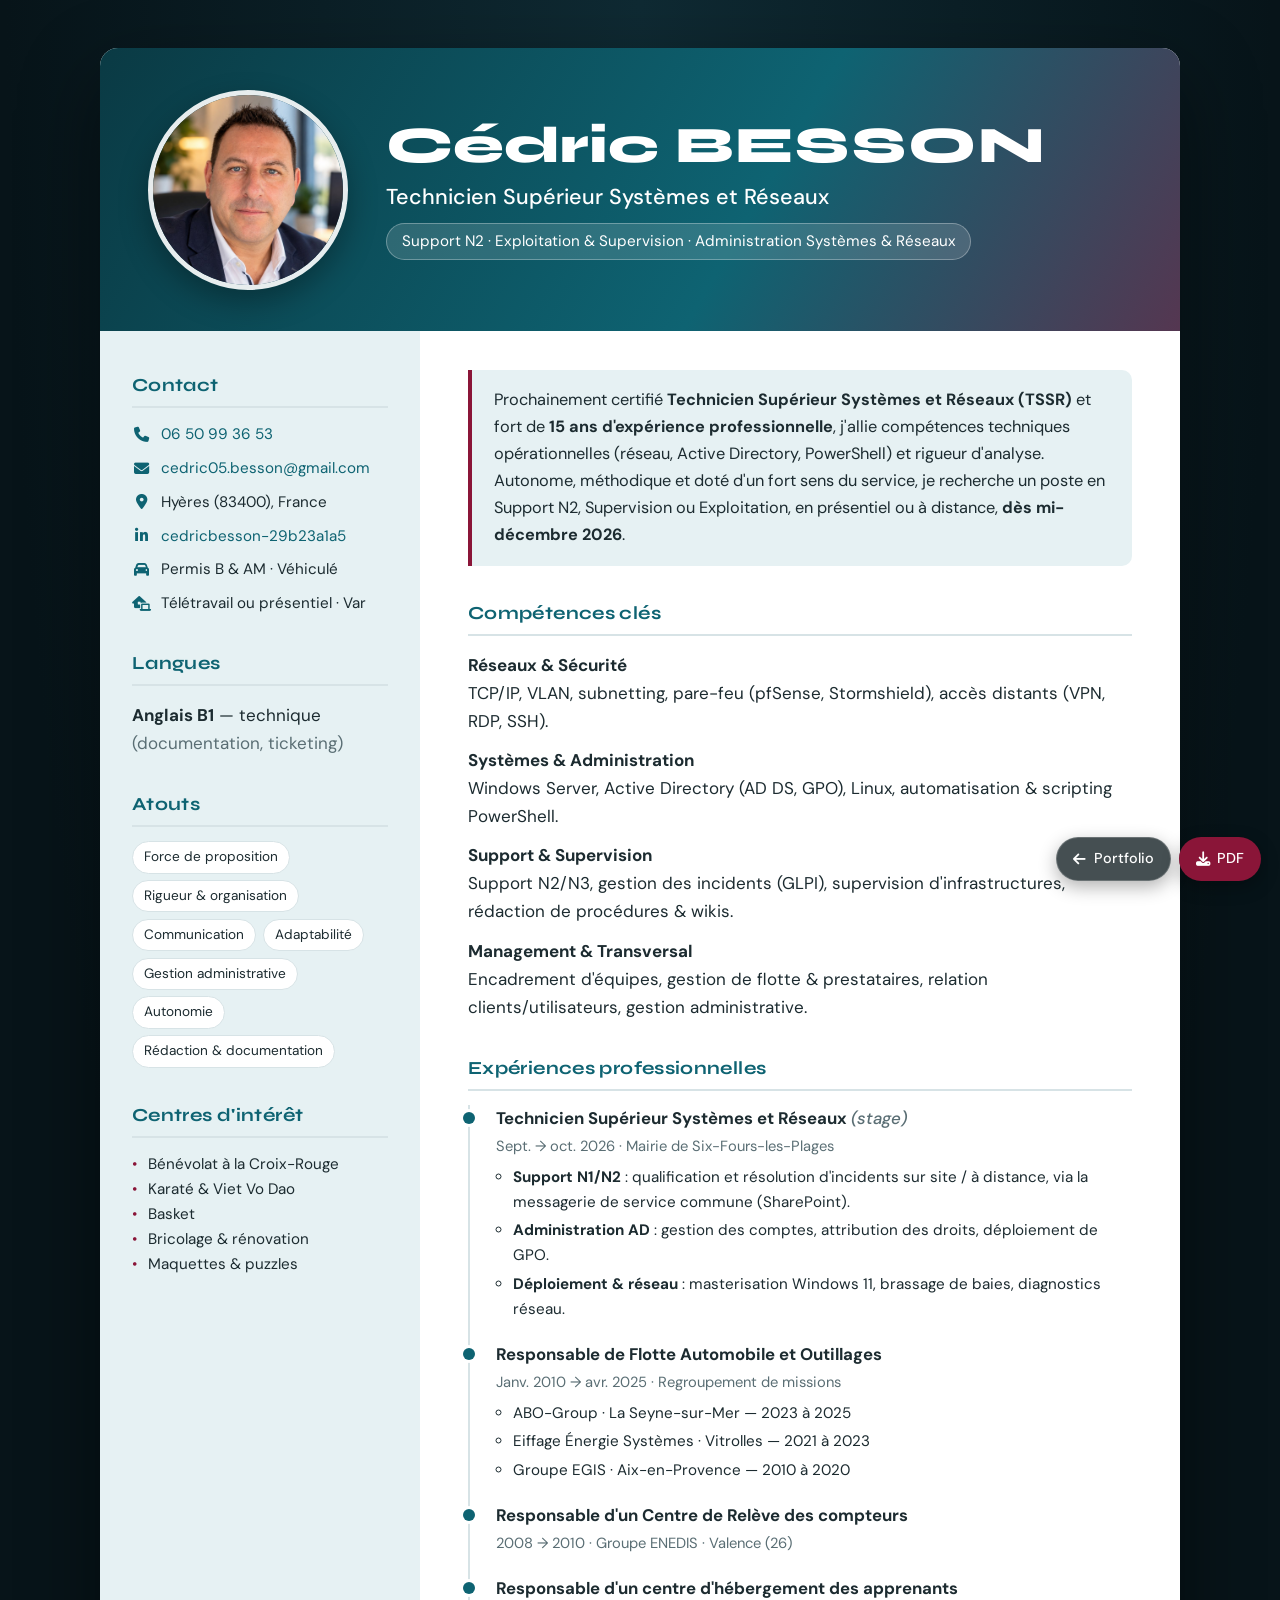
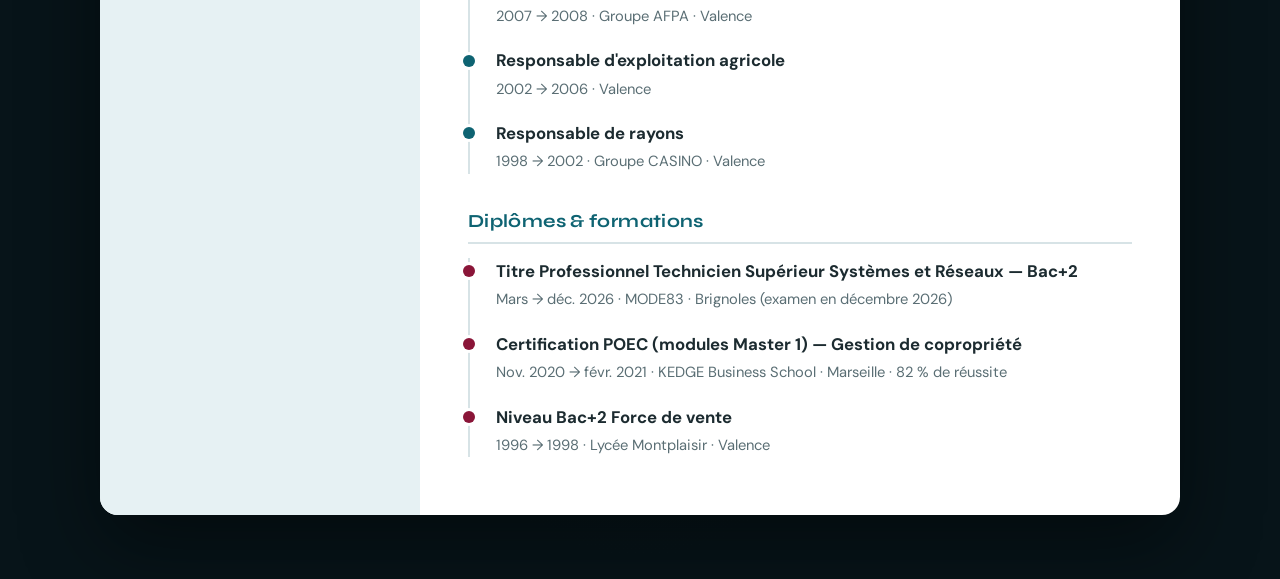
==== cv.html @ 0c52461e "Mode sombre par défaut, pastilles du parcours, CV web grand format, nouvelle photo, Hyères (France) " ====
<!DOCTYPE html>
<!--
  ============================================================
  CV EN LIGNE — Cédric BESSON
  ------------------------------------------------------------
  Version web du CV, ouverte depuis les boutons « Voir mon CV » du portfolio.
    • À l'écran : grand format aéré, photo bien visible.
    • À l'impression (Ctrl + P → « Enregistrer au format PDF ») : une page A4.
  Mise en forme : cv.css
  Pour modifier une information, il suffit de changer le texte ci-dessous.
  ============================================================
-->
<html lang="fr">
<head>
  <meta charset="UTF-8" />
  <meta name="viewport" content="width=device-width, initial-scale=1.0" />
  <meta name="description" content="CV de Cédric Besson – Technicien Supérieur Systèmes et Réseaux (TSSR), Hyères (83), France." />
  <meta name="theme-color" content="#071419" />

  <link rel="preconnect" href="https://fonts.googleapis.com" />
  <link rel="preconnect" href="https://fonts.gstatic.com" crossorigin />
  <link href="https://fonts.googleapis.com/css2?family=Syne:wght@700;800&family=DM+Sans:wght@400;500;700&display=swap" rel="stylesheet" />
  <link rel="stylesheet" href="https://cdnjs.cloudflare.com/ajax/libs/font-awesome/6.4.0/css/all.min.css" />
  <link rel="stylesheet" href="cv.css" />

  <link rel="icon" type="image/png" sizes="32x32" href="images/favicon-32x32.png" />
  <title>CV · Cédric Besson | Technicien Systèmes &amp; Réseaux</title>
</head>

<body>

  <!-- Boutons discrets, masqués à l'impression -->
  <nav class="cv-actions" aria-label="Actions">
    <a href="index.html" class="cv-btn"><i class="fas fa-arrow-left" aria-hidden="true"></i> Portfolio</a>
    <a href="ressources/CV_Cedric_BESSON_TSSR.pdf" class="cv-btn cv-btn--main" download><i class="fas fa-download" aria-hidden="true"></i> PDF</a>
  </nav>

  <main class="cv-page">

    <!-- ===== EN-TÊTE ===== -->
    <header class="cv-header">
      <img src="images/photo.jpg" alt="Photo de Cédric Besson" class="cv-photo" width="200" height="200" />
      <div>
        <h1 class="cv-name">Cédric <span>BESSON</span></h1>
        <p class="cv-title">Technicien Supérieur Systèmes et Réseaux</p>
        <p class="cv-targets">Support N2 · Exploitation &amp; Supervision · Administration Systèmes &amp; Réseaux</p>
      </div>
    </header>

    <div class="cv-body">

      <!-- ===== COLONNE LATÉRALE ===== -->
      <aside class="cv-side">
        <section>
          <h2>Contact</h2>
          <ul class="cv-contact">
            <li><i class="fas fa-phone" aria-hidden="true"></i><a href="tel:+33650993653">06 50 99 36 53</a></li>
            <li><i class="fas fa-envelope" aria-hidden="true"></i><a href="mailto:cedric05.besson@gmail.com">cedric05.besson@gmail.com</a></li>
            <li><i class="fas fa-location-dot" aria-hidden="true"></i>Hyères (83400), France</li>
            <li><i class="fab fa-linkedin-in" aria-hidden="true"></i><a href="https://www.linkedin.com/in/cedricbesson-29b23a1a5" target="_blank" rel="noopener">cedricbesson-29b23a1a5</a></li>
            <li><i class="fas fa-car" aria-hidden="true"></i>Permis B &amp; AM · Véhiculé</li>
            <li><i class="fas fa-laptop-house" aria-hidden="true"></i>Télétravail ou présentiel · Var</li>
          </ul>
        </section>

        <section>
          <h2>Langues</h2>
          <p><strong>Anglais B1</strong> — technique<br><span class="muted">(documentation, ticketing)</span></p>
        </section>

        <section>
          <h2>Atouts</h2>
          <ul class="cv-chips">
            <li>Force de proposition</li>
            <li>Rigueur &amp; organisation</li>
            <li>Communication</li>
            <li>Adaptabilité</li>
            <li>Gestion administrative</li>
            <li>Autonomie</li>
            <li>Rédaction &amp; documentation</li>
          </ul>
        </section>

        <section>
          <h2>Centres d'intérêt</h2>
          <ul class="cv-list">
            <li>Bénévolat à la Croix-Rouge</li>
            <li>Karaté &amp; Viet Vo Dao</li>
            <li>Basket</li>
            <li>Bricolage &amp; rénovation</li>
            <li>Maquettes &amp; puzzles</li>
          </ul>
        </section>
      </aside>

      <!-- ===== COLONNE PRINCIPALE ===== -->
      <div class="cv-main">
        <p class="cv-summary">
          Prochainement certifié <strong>Technicien Supérieur Systèmes et Réseaux (TSSR)</strong> et fort de
          <strong>15 ans d'expérience professionnelle</strong>, j'allie compétences techniques opérationnelles
          (réseau, Active Directory, PowerShell) et rigueur d'analyse. Autonome, méthodique et doté d'un fort
          sens du service, je recherche un poste en Support N2, Supervision ou Exploitation, en présentiel ou
          à distance, <strong>dès mi-décembre 2026</strong>.
        </p>

        <section>
          <h2>Compétences clés</h2>
          <ul class="cv-skills">
            <li><strong>Réseaux &amp; Sécurité</strong> TCP/IP, VLAN, subnetting, pare-feu (pfSense, Stormshield), accès distants (VPN, RDP, SSH).</li>
            <li><strong>Systèmes &amp; Administration</strong> Windows Server, Active Directory (AD DS, GPO), Linux, automatisation &amp; scripting PowerShell.</li>
            <li><strong>Support &amp; Supervision</strong> Support N2/N3, gestion des incidents (GLPI), supervision d'infrastructures, rédaction de procédures &amp; wikis.</li>
            <li><strong>Management &amp; Transversal</strong> Encadrement d'équipes, gestion de flotte &amp; prestataires, relation clients/utilisateurs, gestion administrative.</li>
          </ul>
        </section>

        <section>
          <h2>Expériences professionnelles</h2>
          <ol class="cv-timeline">
            <li>
              <p class="cv-role">Technicien Supérieur Systèmes et Réseaux <em>(stage)</em></p>
              <p class="cv-meta">Sept. → oct. 2026 · Mairie de Six-Fours-les-Plages</p>
              <ul>
                <li><strong>Support N1/N2</strong> : qualification et résolution d'incidents sur site / à distance, via la messagerie de service commune (SharePoint).</li>
                <li><strong>Administration AD</strong> : gestion des comptes, attribution des droits, déploiement de GPO.</li>
                <li><strong>Déploiement &amp; réseau</strong> : masterisation Windows 11, brassage de baies, diagnostics réseau.</li>
              </ul>
            </li>
            <li>
              <p class="cv-role">Responsable de Flotte Automobile et Outillages</p>
              <p class="cv-meta">Janv. 2010 → avr. 2025 · Regroupement de missions</p>
              <ul>
                <li>ABO-Group · La Seyne-sur-Mer — 2023 à 2025</li>
                <li>Eiffage Énergie Systèmes · Vitrolles — 2021 à 2023</li>
                <li>Groupe EGIS · Aix-en-Provence — 2010 à 2020</li>
              </ul>
            </li>
            <li>
              <p class="cv-role">Responsable d'un Centre de Relève des compteurs</p>
              <p class="cv-meta">2008 → 2010 · Groupe ENEDIS · Valence (26)</p>
            </li>
            <li>
              <p class="cv-role">Responsable d'un centre d'hébergement des apprenants</p>
              <p class="cv-meta">2007 → 2008 · Groupe AFPA · Valence</p>
            </li>
            <li>
              <p class="cv-role">Responsable d'exploitation agricole</p>
              <p class="cv-meta">2002 → 2006 · Valence</p>
            </li>
            <li>
              <p class="cv-role">Responsable de rayons</p>
              <p class="cv-meta">1998 → 2002 · Groupe CASINO · Valence</p>
            </li>
          </ol>
        </section>

        <section>
          <h2>Diplômes &amp; formations</h2>
          <ol class="cv-timeline cv-timeline--cert">
            <li>
              <p class="cv-role">Titre Professionnel Technicien Supérieur Systèmes et Réseaux — Bac+2</p>
              <p class="cv-meta">Mars → déc. 2026 · MODE83 · Brignoles (examen en décembre 2026)</p>
            </li>
            <li>
              <p class="cv-role">Certification POEC (modules Master 1) — Gestion de copropriété</p>
              <p class="cv-meta">Nov. 2020 → févr. 2021 · KEDGE Business School · Marseille · 82 % de réussite</p>
            </li>
            <li>
              <p class="cv-role">Niveau Bac+2 Force de vente</p>
              <p class="cv-meta">1996 → 1998 · Lycée Montplaisir · Valence</p>
            </li>
          </ol>
        </section>
      </div>
    </div>
  </main>
</body>
</html>
---- cv.css ----
/* ============================================================
   CV EN LIGNE — Cédric BESSON · cv.css
   ------------------------------------------------------------
   1. Variables   2. Page   3. En-tête   4. Colonnes
   5. Boutons     6. Responsive          7. Impression (A4)
   Mêmes couleurs que le portfolio : bleu pétrole + bordeaux.
   ============================================================ */

/* ---------- 1. VARIABLES ---------- */
:root {
  --petrol:      #0e6372;
  --petrol-dark: #0a3a44;
  --petrol-soft: #e6f1f3;
  --wine:        #8a1538;
  --ink:         #1c2b30;
  --muted:       #5a6e74;
  --line:        #d7e3e6;
  --paper:       #ffffff;
  --font-display: 'Syne', sans-serif;
  --font-body:    'DM Sans', sans-serif;
}

/* ---------- 2. PAGE ---------- */
* { box-sizing: border-box; }

body {
  margin: 0;
  font-family: var(--font-body);
  font-size: 17px;               /* grand format : lecture confortable à l'écran */
  line-height: 1.65;
  color: var(--ink);
  background: radial-gradient(ellipse at top, #0f2a33, #071419 70%);
  min-height: 100vh;
  padding: 3rem 1rem 4rem;
}

/* La « feuille » du CV */
.cv-page {
  max-width: 1080px; margin: 0 auto;
  background: var(--paper);
  border-radius: 18px; overflow: hidden;
  box-shadow: 0 30px 80px rgba(0,0,0,.45);
}

a { color: var(--petrol); text-decoration: none; }
a:hover { text-decoration: underline; }
.muted { color: var(--muted); }

h2 {
  font-family: var(--font-display); font-weight: 700;
  font-size: 1.15rem; letter-spacing: .02em;
  color: var(--petrol); margin: 0 0 .9rem;
  padding-bottom: .35rem; border-bottom: 2px solid var(--line);
}
section + section { margin-top: 2rem; }

/* ---------- 3. EN-TÊTE ---------- */
.cv-header {
  display: flex; align-items: center; gap: 2.4rem;
  padding: 2.6rem 3rem;
  color: #fff;
  background: linear-gradient(120deg, var(--petrol-dark) 0%, var(--petrol) 60%, var(--wine) 130%);
}
/* Photo grande et ronde, avec un liseré blanc pour la détacher du fond */
.cv-photo {
  flex-shrink: 0;
  width: 200px; height: 200px; object-fit: cover; border-radius: 50%;
  object-position: 50% 22%;      /* cadre sur le visage (photo au format portrait) */
  border: 5px solid rgba(255,255,255,.9);
  box-shadow: 0 12px 30px rgba(0,0,0,.3);
}
.cv-name {
  font-family: var(--font-display); font-weight: 800;
  font-size: clamp(2.2rem, 5vw, 3.2rem); line-height: 1.05; margin: 0 0 .4rem;
}
.cv-name span { letter-spacing: .04em; }
.cv-title { font-size: 1.35rem; font-weight: 500; margin: 0 0 .5rem; }
.cv-targets {
  display: inline-block; margin: 0;
  font-size: .95rem; padding: .3rem .9rem; border-radius: 100px;
  background: rgba(255,255,255,.14); border: 1px solid rgba(255,255,255,.3);
}

/* ---------- 4. COLONNES ---------- */
.cv-body { display: grid; grid-template-columns: 320px 1fr; }

.cv-side { padding: 2.4rem 2rem; background: var(--petrol-soft); }
.cv-side p { margin: 0; }
.cv-main { padding: 2.4rem 3rem; }

.cv-contact, .cv-list, .cv-chips, .cv-skills { list-style: none; padding: 0; margin: 0; }
.cv-contact li { display: flex; align-items: flex-start; gap: .7rem; margin-bottom: .55rem; font-size: .95rem; word-break: break-word; }
.cv-contact i { width: 18px; margin-top: .3rem; text-align: center; color: var(--petrol); }

.cv-chips { display: flex; flex-wrap: wrap; gap: .4rem; }
.cv-chips li {
  font-size: .85rem; padding: .25rem .7rem; border-radius: 100px;
  background: #fff; border: 1px solid var(--line);
}
.cv-list li { position: relative; padding-left: 1rem; font-size: .95rem; }
.cv-list li::before { content: '•'; position: absolute; left: 0; color: var(--wine); }

.cv-summary {
  margin: 0 0 2rem; padding: 1.1rem 1.4rem;
  font-size: 1.02rem;
  background: var(--petrol-soft); border-left: 4px solid var(--wine); border-radius: 0 10px 10px 0;
}

.cv-skills li { margin-bottom: .7rem; }
.cv-skills strong { display: block; color: var(--ink); }

/* Frise : pastille pétrole = postes, pastille bordeaux = diplômes (même code que le portfolio) */
.cv-timeline { list-style: none; margin: 0; padding: 0 0 0 1.6rem; border-left: 2px solid var(--line); }
.cv-timeline > li { position: relative; margin-bottom: 1.2rem; }
.cv-timeline > li::before {
  content: ''; position: absolute; left: calc(-1.6rem - 7px); top: .45rem;
  width: 12px; height: 12px; border-radius: 50%;
  background: var(--petrol); box-shadow: 0 0 0 3px #fff;
}
.cv-timeline--cert > li::before { background: var(--wine); }
.cv-role { margin: 0; font-weight: 700; font-size: 1.05rem; }
.cv-role em { font-weight: 500; color: var(--muted); }
.cv-meta { margin: .1rem 0 .4rem; font-size: .92rem; color: var(--muted); }
.cv-timeline ul { margin: .2rem 0 0; padding-left: 1.1rem; font-size: .95rem; }
.cv-timeline ul li { margin-bottom: .2rem; }

/* ---------- 5. BOUTONS (écran uniquement) ---------- */
.cv-actions {
  position: fixed; right: 1.2rem; bottom: 1.2rem; z-index: 10;
  display: flex; gap: .5rem;
}
.cv-btn {
  display: inline-flex; align-items: center; gap: .45rem;
  padding: .55rem 1rem; border-radius: 100px;
  font-size: .9rem; font-weight: 500; color: #fff;
  background: rgba(7,20,25,.75); border: 1px solid rgba(255,255,255,.2);
  backdrop-filter: blur(8px); -webkit-backdrop-filter: blur(8px);
  box-shadow: 0 6px 18px rgba(0,0,0,.3);
}
.cv-btn:hover { text-decoration: none; color: #fff; background: var(--petrol); }
.cv-btn--main { background: var(--wine); border-color: transparent; }

/* ---------- 6. RESPONSIVE ---------- */
@media screen and (max-width: 860px) {
  body { padding: 1rem .6rem 5rem; font-size: 16px; }
  .cv-header { flex-direction: column; text-align: center; padding: 2rem 1.4rem; gap: 1.2rem; }
  .cv-photo { width: 170px; height: 170px; }
  .cv-body { grid-template-columns: 1fr; }
  .cv-side, .cv-main { padding: 1.8rem 1.4rem; }
}

/* ---------- 7. IMPRESSION / EXPORT PDF (A4, une page) ---------- */
@page { size: A4; margin: 0; }
@media print {
  /* Toutes les tailles en rem se réduisent d'un coup grâce à cette base */
  html { font-size: 10.4px; }
  body { background: #fff; padding: 0; font-size: 1rem; line-height: 1.45; min-height: 0; }
  .cv-actions { display: none; }
  .cv-page { max-width: none; border-radius: 0; box-shadow: none; }
  .cv-header { padding: 7mm 10mm; gap: 7mm; -webkit-print-color-adjust: exact; print-color-adjust: exact; }
  .cv-photo { width: 34mm; height: 34mm; border-width: 3px; }
  .cv-name { font-size: 26px; }
  .cv-title { font-size: 15px; }
  .cv-targets { font-size: 10px; }
  .cv-body { grid-template-columns: 62mm 1fr; min-height: calc(297mm - 48mm); }
  .cv-side { padding: 6mm 6mm; -webkit-print-color-adjust: exact; print-color-adjust: exact; }
  .cv-main { padding: 6mm 9mm; }
  .cv-summary { -webkit-print-color-adjust: exact; print-color-adjust: exact; margin-bottom: 4mm; }
  h2 { font-size: 13px; margin-bottom: 2.5mm; }
  section + section { margin-top: 4.5mm; }
  .cv-timeline > li { margin-bottom: 2.4mm; }
  .cv-timeline > li::before, .cv-list li::before { -webkit-print-color-adjust: exact; print-color-adjust: exact; }
  .cv-role { font-size: 11.5px; }
  .cv-skills li { margin-bottom: 1.6mm; }
  a { color: var(--ink); }
}
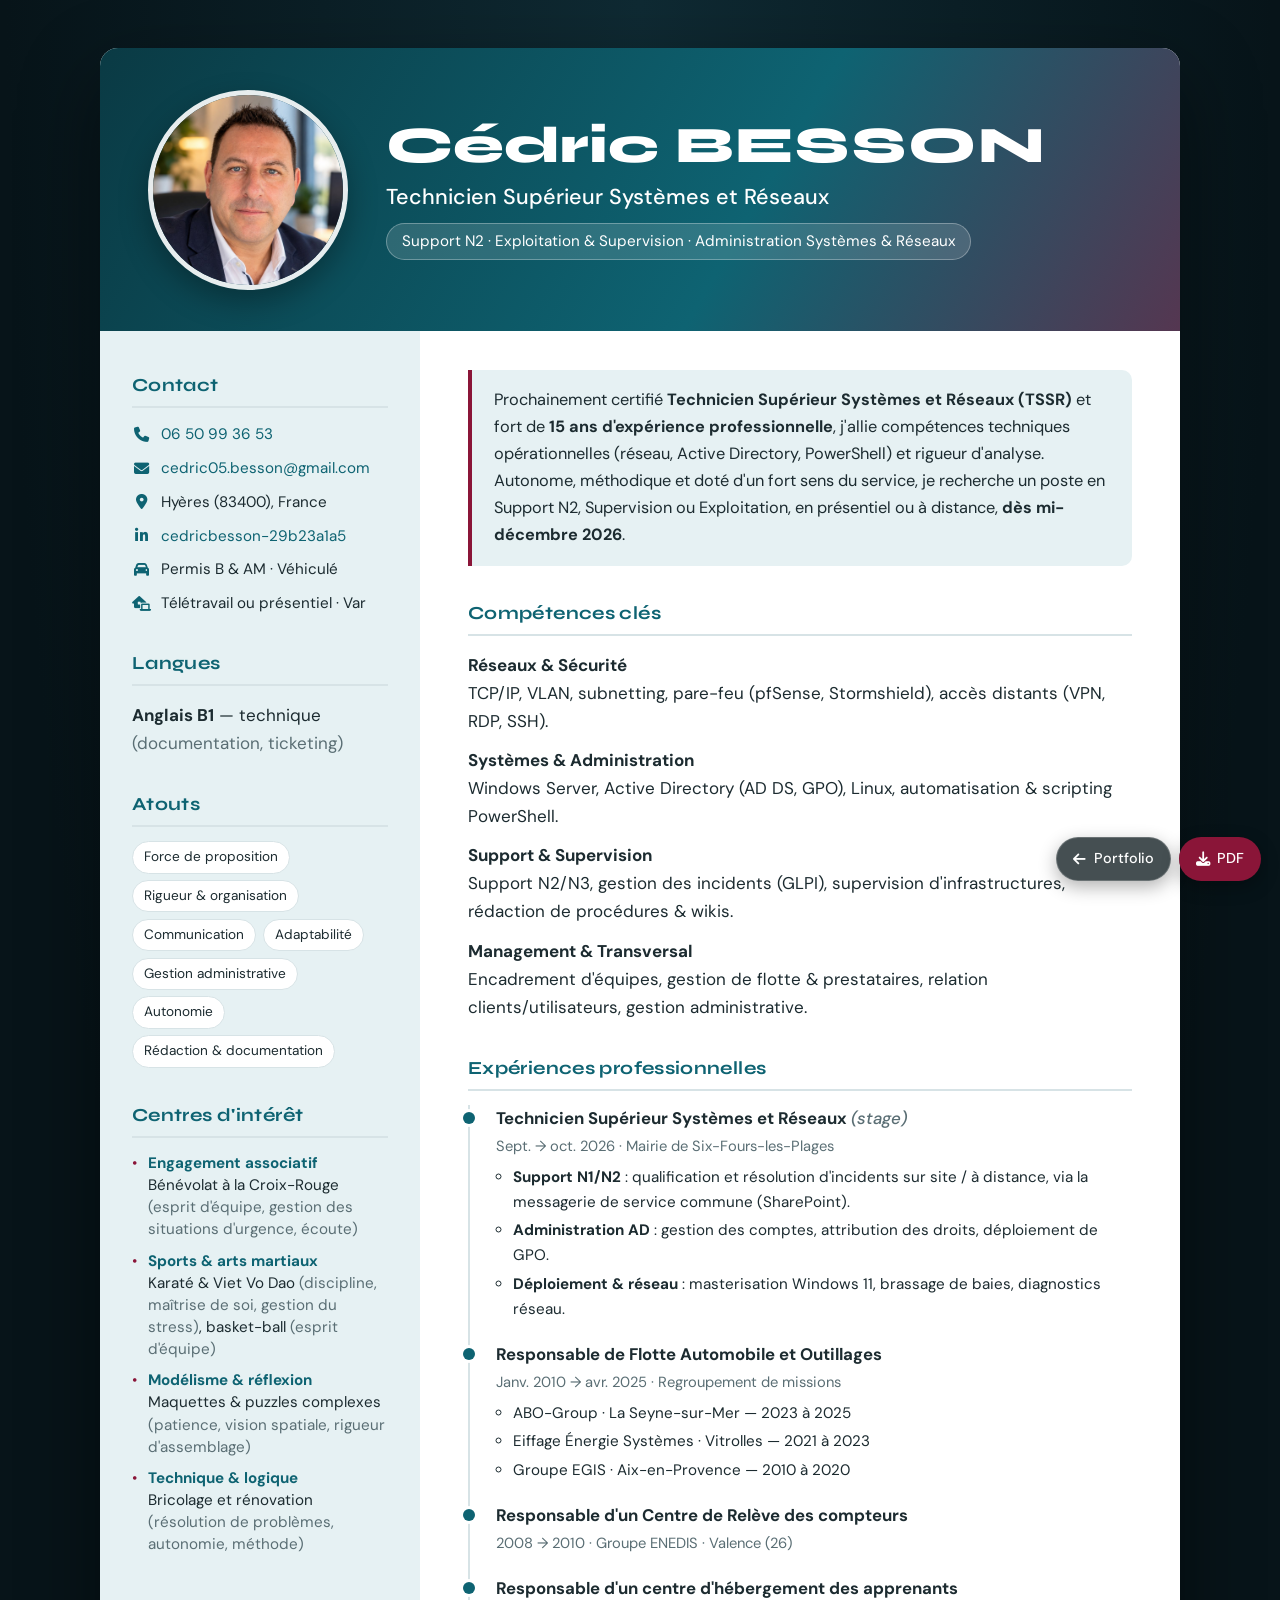
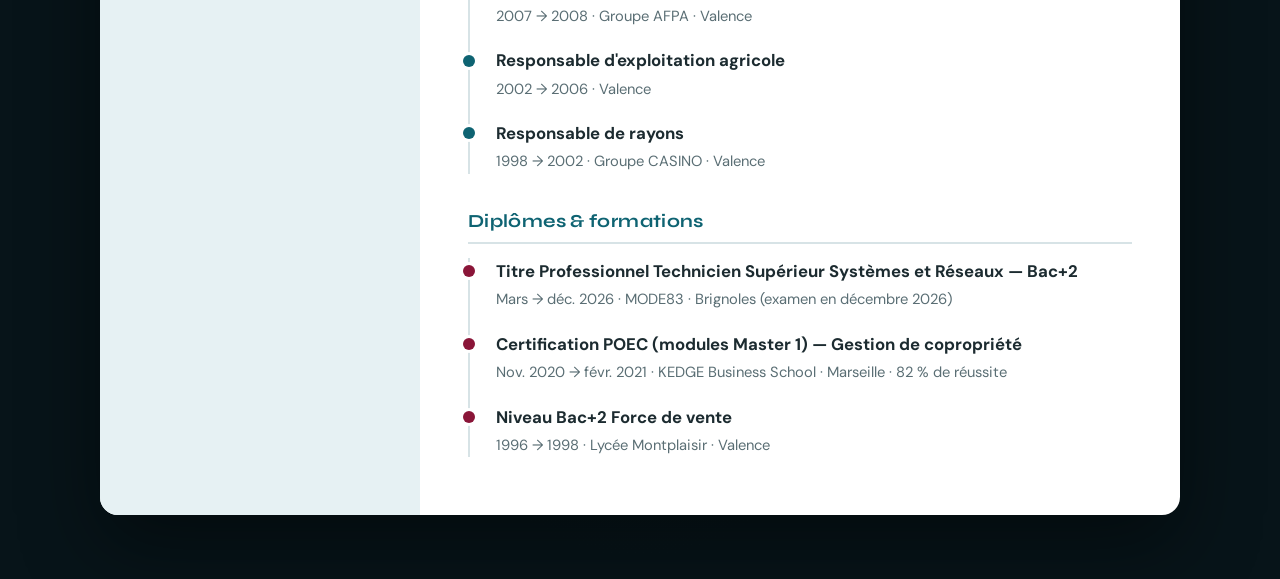
==== commit f6e294c5: "CV : centres d'intérêt détaillés Co-Authored-By: Claude Opus 5.5 <noreply@anthropic.com>" ====
--- a/cv.html
+++ b/cv.html
@@ -83,12 +83,12 @@
 
         <section>
           <h2>Centres d'intérêt</h2>
-          <ul class="cv-list">
-            <li>Bénévolat à la Croix-Rouge</li>
-            <li>Karaté &amp; Viet Vo Dao</li>
-            <li>Basket</li>
-            <li>Bricolage &amp; rénovation</li>
-            <li>Maquettes &amp; puzzles</li>
+          <!-- Chaque intérêt : <strong> = thème, puis l'activité et les qualités qu'elle développe -->
+          <ul class="cv-list cv-interests">
+            <li><strong>Engagement associatif</strong> Bénévolat à la Croix-Rouge <span class="muted">(esprit d'équipe, gestion des situations d'urgence, écoute)</span></li>
+            <li><strong>Sports &amp; arts martiaux</strong> Karaté &amp; Viet Vo Dao <span class="muted">(discipline, maîtrise de soi, gestion du stress)</span>, basket-ball <span class="muted">(esprit d'équipe)</span></li>
+            <li><strong>Modélisme &amp; réflexion</strong> Maquettes &amp; puzzles complexes <span class="muted">(patience, vision spatiale, rigueur d'assemblage)</span></li>
+            <li><strong>Technique &amp; logique</strong> Bricolage et rénovation <span class="muted">(résolution de problèmes, autonomie, méthode)</span></li>
           </ul>
         </section>
       </aside>
--- a/cv.css
+++ b/cv.css
@@ -99,6 +99,8 @@
 }
 .cv-list li { position: relative; padding-left: 1rem; font-size: .95rem; }
 .cv-list li::before { content: '•'; position: absolute; left: 0; color: var(--wine); }
+.cv-interests li { margin-bottom: .6rem; line-height: 1.45; }
+.cv-interests strong { display: block; color: var(--petrol); }
 
 .cv-summary {
   margin: 0 0 2rem; padding: 1.1rem 1.4rem;
